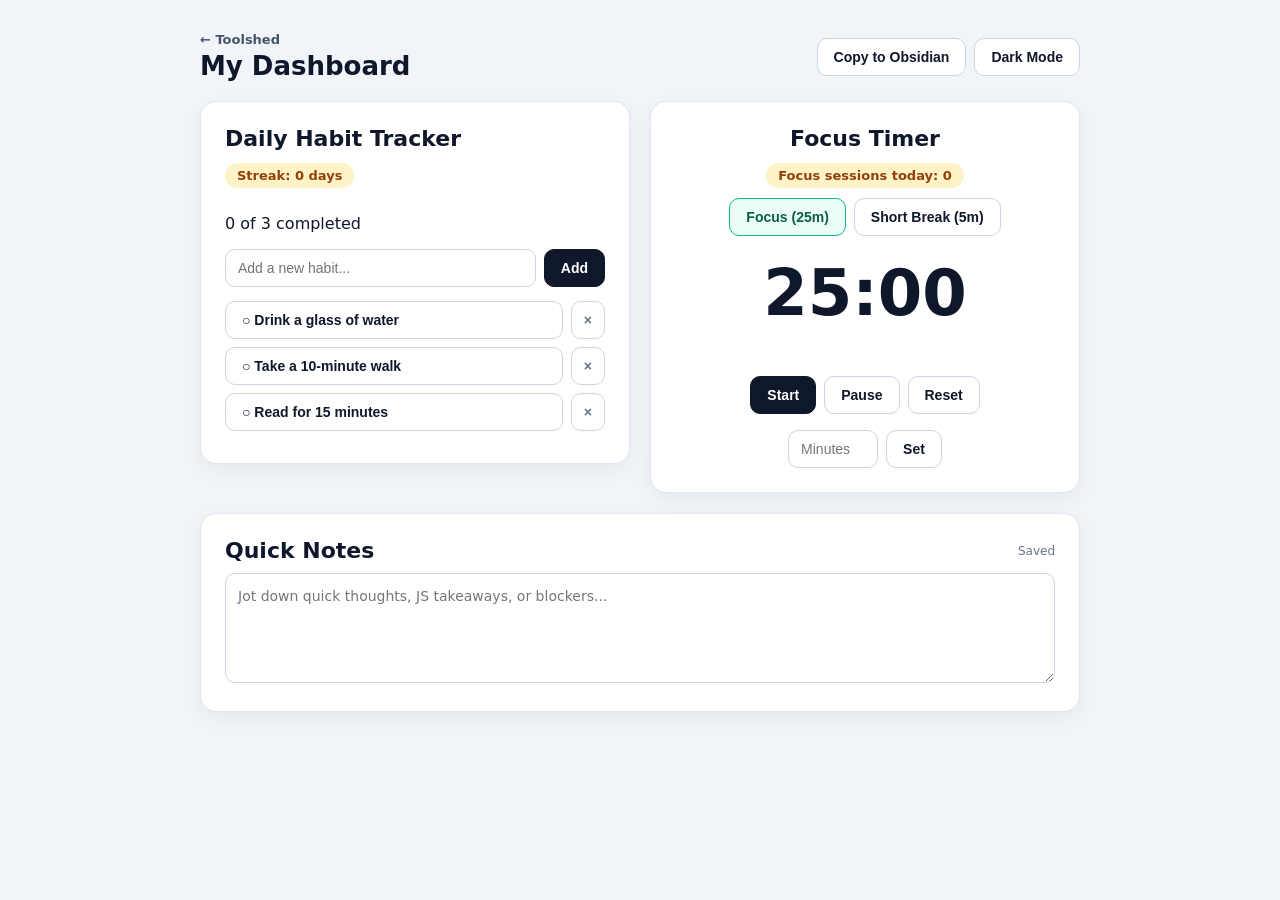
==== toolshed/productivity-dashboard/index.html @ a5f93d7d "Add Daily Habit & Focus Dashboard to toolshed" ====
<!DOCTYPE html>
<html lang="en">
<head>
  <meta charset="UTF-8" />
  <meta name="viewport" content="width=device-width, initial-scale=1.0" />
  <title>Daily Habit &amp; Focus Dashboard | guerz.lol</title>
  <meta name="description" content="A lightweight daily habit tracker, focus timer, and quick notes dashboard with dark mode, browser storage, and one-click Obsidian export." />
  <link rel="icon" type="image/png" href="../../favicon-peach.png" />
  <link rel="stylesheet" href="style.css" />
</head>
<body>
  <header class="top-bar">
    <div class="top-title">
      <a class="back-link" href="../../toolshed.html">← Toolshed</a>
      <h1>My Dashboard</h1>
    </div>
    <div class="top-actions">
      <button id="copy-obsidian" type="button">Copy to Obsidian</button>
      <button id="theme-toggle" type="button">Dark Mode</button>
    </div>
  </header>

  <main class="dashboard">
    <!-- Left Card: Habit Tracker -->
    <section class="card">
      <h2>Daily Habit Tracker</h2>
      <p id="streak" class="streak">Streak: 0 days</p>
      <p id="progress">0 of 3 completed</p>

      <form id="add-form" class="add-form">
        <input id="habit-input" type="text" placeholder="Add a new habit..." autocomplete="off" />
        <button type="submit" class="primary-btn">Add</button>
      </form>

      <ul id="habit-list"></ul>
    </section>

    <!-- Right Card: Focus Timer -->
    <section class="card timer-card">
      <h2>Focus Timer</h2>
      <p id="session-count" class="streak">Focus sessions today: 0</p>

      <div class="modes">
        <button id="focus-mode" class="mode-btn active" type="button">Focus (25m)</button>
        <button id="break-mode" class="mode-btn" type="button">Short Break (5m)</button>
      </div>

      <div id="timer" class="timer-display">25:00</div>
      <p id="status" class="status"></p>

      <div class="controls">
        <button id="start-btn" class="primary-btn" type="button">Start</button>
        <button id="pause-btn" type="button">Pause</button>
        <button id="reset-btn" type="button">Reset</button>
      </div>

      <form id="custom-form" class="custom-form">
        <input id="custom-minutes" type="number" min="1" max="120" placeholder="Minutes" />
        <button type="submit">Set</button>
      </form>
    </section>

    <!-- Bottom Card: Quick Notes -->
    <section class="card full-width">
      <div class="notes-header">
        <h2>Quick Notes</h2>
        <span id="notes-status" class="muted">Saved</span>
      </div>
      <textarea
        id="quick-notes"
        rows="4"
        placeholder="Jot down quick thoughts, JS takeaways, or blockers..."
      ></textarea>
    </section>
  </main>

  <script src="app.js" defer></script>
</body>
</html>
---- toolshed/productivity-dashboard/style.css ----
* { box-sizing: border-box; }

body {
  font-family: system-ui, -apple-system, BlinkMacSystemFont, "Segoe UI", Roboto, sans-serif;
  background: #f1f5f9;
  color: #0f172a;
  margin: 0;
  padding: 32px 16px;
}

.top-bar {
  max-width: 880px;
  margin: 0 auto 20px;
  display: flex;
  justify-content: space-between;
  align-items: center;
  flex-wrap: wrap;
  gap: 12px;
}

.top-title {
  display: flex;
  flex-direction: column;
  gap: 4px;
}

.back-link {
  font-size: 13px;
  font-weight: 600;
  color: #475569;
  text-decoration: none;
}

.back-link:hover { text-decoration: underline; }

.top-bar h1 { margin: 0; font-size: 26px; }
.top-actions { display: flex; gap: 8px; }

.dashboard {
  max-width: 880px;
  margin: 0 auto;
  display: grid;
  grid-template-columns: repeat(auto-fit, minmax(320px, 1fr));
  gap: 20px;
  align-items: start;
}

.card {
  background: #ffffff;
  border: 1px solid #e2e8f0;
  border-radius: 16px;
  padding: 24px;
  box-shadow: 0 6px 20px rgba(15, 23, 42, 0.05);
}

h2 { margin: 0 0 12px; font-size: 22px; }

.streak {
  display: inline-block;
  background: #fef3c7;
  color: #92400e;
  font-weight: 600;
  font-size: 13px;
  padding: 5px 12px;
  border-radius: 999px;
  margin: 0 0 10px;
}

.add-form, .habit-row, .modes, .controls, .custom-form {
  display: flex;
  gap: 8px;
}

.add-form { margin-bottom: 14px; }

.add-form input, .custom-form input {
  padding: 10px 12px;
  font-size: 14px;
  border: 1px solid #cbd5e1;
  border-radius: 10px;
}

.add-form input { flex: 1; min-width: 0; }
.custom-form input { width: 90px; text-align: center; }

button {
  padding: 10px 16px;
  font-size: 14px;
  font-weight: 600;
  border-radius: 10px;
  border: 1px solid #cbd5e1;
  background: #ffffff;
  color: #0f172a;
  cursor: pointer;
}

.primary-btn {
  background: #0f172a;
  color: #ffffff;
  border-color: #0f172a;
}

ul { list-style: none; padding: 0; margin: 0; }
li { margin-bottom: 8px; }

.habit-btn { flex: 1; text-align: left; }
.habit-btn.done {
  background: #ecfdf5;
  border-color: #10b981;
  color: #065f46;
  text-decoration: line-through;
}

.delete-btn { color: #64748b; padding: 10px 12px; }
.delete-btn:hover { background: #fef2f2; color: #dc2626; }

/* Focus timer card */
.timer-card { text-align: center; }
.modes, .controls, .custom-form { justify-content: center; }

.mode-btn.active {
  background: #ecfdf5;
  border-color: #10b981;
  color: #065f46;
}

.timer-display {
  font-size: 64px;
  font-weight: 700;
  font-variant-numeric: tabular-nums;
  margin: 20px 0 6px;
}

.status {
  min-height: 22px;
  color: #059669;
  font-weight: 600;
  margin: 0 0 18px;
}

.custom-form { margin-top: 16px; }

/* Quick notes card */
.full-width { grid-column: 1 / -1; }
.notes-header {
  display: flex;
  justify-content: space-between;
  align-items: center;
  margin-bottom: 10px;
}
.notes-header h2 { margin: 0; }
.muted { font-size: 12px; color: #64748b; }

textarea {
  width: 100%;
  padding: 12px;
  font-family: inherit;
  font-size: 14px;
  line-height: 1.5;
  border: 1px solid #cbd5e1;
  border-radius: 10px;
  resize: vertical;
}

/* Dark mode overrides */
body.dark { background: #0f172a; color: #f8fafc; }
body.dark .back-link { color: #94a3b8; }
body.dark .card { background: #1e293b; border-color: #334155; }
body.dark button { background: #1e293b; color: #f8fafc; border-color: #475569; }
body.dark .primary-btn { background: #10b981; color: #0f172a; border-color: #10b981; }
body.dark input,
body.dark textarea {
  background: #0f172a;
  color: #f8fafc;
  border-color: #475569;
}
body.dark .habit-btn.done,
body.dark .mode-btn.active {
  background: #064e3b;
  border-color: #10b981;
  color: #a7f3d0;
}
body.dark .streak { background: #451a03; color: #fde68a; }
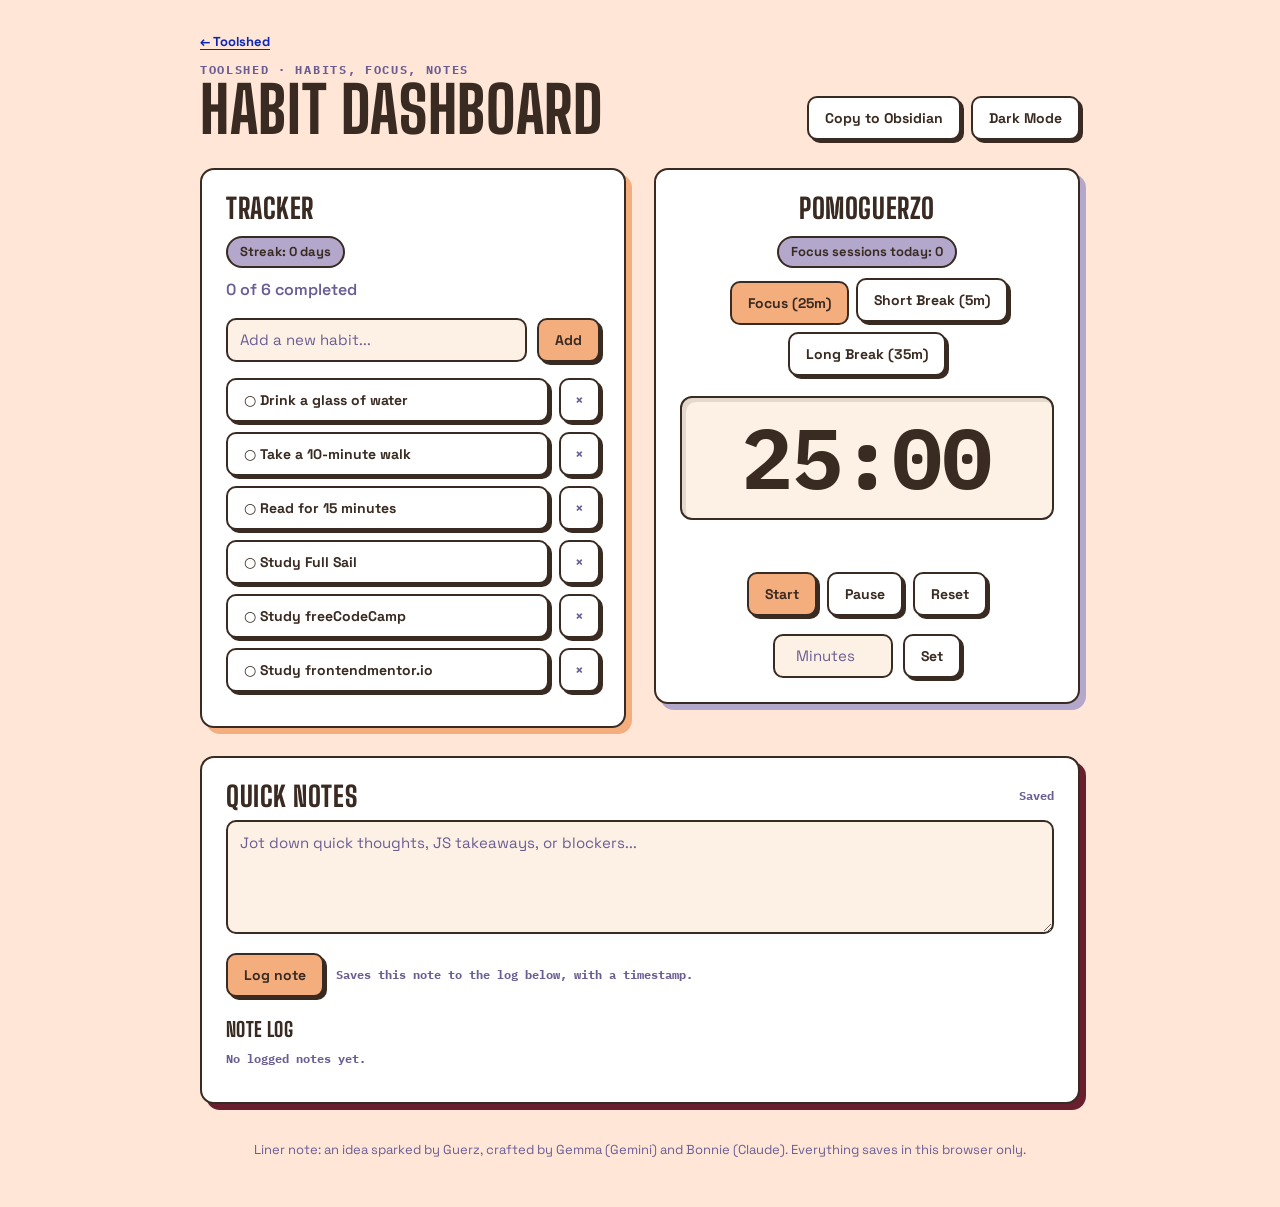
==== commit 71896b30: "Add Habit Dashboard to the Toolshed: restyle, long break, new habits, note log" ====
--- a/toolshed/productivity-dashboard/index.html
+++ b/toolshed/productivity-dashboard/index.html
@@ -3,16 +3,20 @@
 <head>
   <meta charset="UTF-8" />
   <meta name="viewport" content="width=device-width, initial-scale=1.0" />
-  <title>Daily Habit &amp; Focus Dashboard | guerz.lol</title>
-  <meta name="description" content="A lightweight daily habit tracker, focus timer, and quick notes dashboard with dark mode, browser storage, and one-click Obsidian export." />
+  <title>Habit Dashboard</title>
+  <meta name="description" content="A lightweight daily habit tracker, PomoGuerzo focus timer, and quick notes dashboard with dark mode, browser storage, and one-click Obsidian export." />
   <link rel="icon" type="image/png" href="../../favicon-peach.png" />
+  <link rel="preconnect" href="https://fonts.googleapis.com" />
+  <link rel="preconnect" href="https://fonts.gstatic.com" crossorigin />
+  <link href="https://fonts.googleapis.com/css2?family=Big+Shoulders+Display:wght@800&family=IBM+Plex+Mono:wght@500;700&family=Space+Grotesk:wght@400;500;700&display=swap" rel="stylesheet" />
   <link rel="stylesheet" href="style.css" />
 </head>
 <body>
   <header class="top-bar">
     <div class="top-title">
       <a class="back-link" href="../../toolshed.html">← Toolshed</a>
-      <h1>My Dashboard</h1>
+      <p class="top-eyebrow">Toolshed · habits, focus, notes</p>
+      <h1>Habit Dashboard</h1>
     </div>
     <div class="top-actions">
       <button id="copy-obsidian" type="button">Copy to Obsidian</button>
@@ -21,9 +25,9 @@
   </header>
 
   <main class="dashboard">
-    <!-- Left Card: Habit Tracker -->
+    <!-- Left Card: Tracker -->
     <section class="card">
-      <h2>Daily Habit Tracker</h2>
+      <h2>Tracker</h2>
       <p id="streak" class="streak">Streak: 0 days</p>
       <p id="progress">0 of 3 completed</p>
 
@@ -35,14 +39,15 @@
       <ul id="habit-list"></ul>
     </section>
 
-    <!-- Right Card: Focus Timer -->
+    <!-- Right Card: PomoGuerzo -->
     <section class="card timer-card">
-      <h2>Focus Timer</h2>
+      <h2>PomoGuerzo</h2>
       <p id="session-count" class="streak">Focus sessions today: 0</p>
 
       <div class="modes">
         <button id="focus-mode" class="mode-btn active" type="button">Focus (25m)</button>
         <button id="break-mode" class="mode-btn" type="button">Short Break (5m)</button>
+        <button id="long-break-mode" class="mode-btn" type="button">Long Break (35m)</button>
       </div>
 
       <div id="timer" class="timer-display">25:00</div>
@@ -71,8 +76,18 @@
         rows="4"
         placeholder="Jot down quick thoughts, JS takeaways, or blockers..."
       ></textarea>
+      <div class="note-actions">
+        <button id="log-note-btn" class="primary-btn" type="button">Log note</button>
+        <span class="muted">Saves this note to the log below, with a timestamp.</span>
+      </div>
+
+      <h3 class="log-title">Note log</h3>
+      <p id="note-log-empty" class="muted">No logged notes yet.</p>
+      <ul id="note-log" class="note-log"></ul>
     </section>
   </main>
+
+  <p class="liner-note">Liner note: an idea sparked by Guerz, crafted by Gemma (Gemini) and Bonnie (Claude). Everything saves in this browser only.</p>
 
   <script src="app.js" defer></script>
 </body>
--- a/toolshed/productivity-dashboard/style.css
+++ b/toolshed/productivity-dashboard/style.css
@@ -1,183 +1,255 @@
-* { box-sizing: border-box; }
-
-body {
-  font-family: system-ui, -apple-system, BlinkMacSystemFont, "Segoe UI", Roboto, sans-serif;
-  background: #f1f5f9;
-  color: #0f172a;
-  margin: 0;
-  padding: 32px 16px;
-}
-
-.top-bar {
-  max-width: 880px;
-  margin: 0 auto 20px;
-  display: flex;
-  justify-content: space-between;
-  align-items: center;
-  flex-wrap: wrap;
-  gap: 12px;
-}
-
-.top-title {
-  display: flex;
-  flex-direction: column;
-  gap: 4px;
-}
-
-.back-link {
-  font-size: 13px;
-  font-weight: 600;
-  color: #475569;
-  text-decoration: none;
-}
-
-.back-link:hover { text-decoration: underline; }
-
-.top-bar h1 { margin: 0; font-size: 26px; }
-.top-actions { display: flex; gap: 8px; }
-
-.dashboard {
-  max-width: 880px;
-  margin: 0 auto;
-  display: grid;
-  grid-template-columns: repeat(auto-fit, minmax(320px, 1fr));
-  gap: 20px;
-  align-items: start;
-}
-
-.card {
-  background: #ffffff;
-  border: 1px solid #e2e8f0;
-  border-radius: 16px;
-  padding: 24px;
-  box-shadow: 0 6px 20px rgba(15, 23, 42, 0.05);
-}
-
-h2 { margin: 0 0 12px; font-size: 22px; }
-
-.streak {
-  display: inline-block;
-  background: #fef3c7;
-  color: #92400e;
-  font-weight: 600;
-  font-size: 13px;
-  padding: 5px 12px;
-  border-radius: 999px;
-  margin: 0 0 10px;
-}
-
-.add-form, .habit-row, .modes, .controls, .custom-form {
-  display: flex;
-  gap: 8px;
-}
-
-.add-form { margin-bottom: 14px; }
-
-.add-form input, .custom-form input {
-  padding: 10px 12px;
-  font-size: 14px;
-  border: 1px solid #cbd5e1;
-  border-radius: 10px;
-}
-
-.add-form input { flex: 1; min-width: 0; }
-.custom-form input { width: 90px; text-align: center; }
-
-button {
-  padding: 10px 16px;
-  font-size: 14px;
-  font-weight: 600;
-  border-radius: 10px;
-  border: 1px solid #cbd5e1;
-  background: #ffffff;
-  color: #0f172a;
-  cursor: pointer;
-}
-
-.primary-btn {
-  background: #0f172a;
-  color: #ffffff;
-  border-color: #0f172a;
-}
-
-ul { list-style: none; padding: 0; margin: 0; }
-li { margin-bottom: 8px; }
-
-.habit-btn { flex: 1; text-align: left; }
-.habit-btn.done {
-  background: #ecfdf5;
-  border-color: #10b981;
-  color: #065f46;
-  text-decoration: line-through;
-}
-
-.delete-btn { color: #64748b; padding: 10px 12px; }
-.delete-btn:hover { background: #fef2f2; color: #dc2626; }
-
-/* Focus timer card */
-.timer-card { text-align: center; }
-.modes, .controls, .custom-form { justify-content: center; }
-
-.mode-btn.active {
-  background: #ecfdf5;
-  border-color: #10b981;
-  color: #065f46;
-}
-
-.timer-display {
-  font-size: 64px;
-  font-weight: 700;
-  font-variant-numeric: tabular-nums;
-  margin: 20px 0 6px;
-}
-
-.status {
-  min-height: 22px;
-  color: #059669;
-  font-weight: 600;
-  margin: 0 0 18px;
-}
-
-.custom-form { margin-top: 16px; }
-
-/* Quick notes card */
-.full-width { grid-column: 1 / -1; }
-.notes-header {
-  display: flex;
-  justify-content: space-between;
-  align-items: center;
-  margin-bottom: 10px;
-}
-.notes-header h2 { margin: 0; }
-.muted { font-size: 12px; color: #64748b; }
-
-textarea {
-  width: 100%;
-  padding: 12px;
-  font-family: inherit;
-  font-size: 14px;
-  line-height: 1.5;
-  border: 1px solid #cbd5e1;
-  border-radius: 10px;
-  resize: vertical;
-}
-
-/* Dark mode overrides */
-body.dark { background: #0f172a; color: #f8fafc; }
-body.dark .back-link { color: #94a3b8; }
-body.dark .card { background: #1e293b; border-color: #334155; }
-body.dark button { background: #1e293b; color: #f8fafc; border-color: #475569; }
-body.dark .primary-btn { background: #10b981; color: #0f172a; border-color: #10b981; }
-body.dark input,
-body.dark textarea {
-  background: #0f172a;
-  color: #f8fafc;
-  border-color: #475569;
-}
-body.dark .habit-btn.done,
-body.dark .mode-btn.active {
-  background: #064e3b;
-  border-color: #10b981;
-  color: #a7f3d0;
-}
-body.dark .streak { background: #451a03; color: #fde68a; }
+/* Daily Habit & Focus Dashboard — guerz.lol brutalist cream/peach/lavender skin.
+   JS toggles body.dark, so night mode hangs off that class (the JS is untouched). */
+
+:root {                                              /* day-mode tokens, same palette as the site */
+  --peach: #F4AD7D;                                  /* site peach */
+  --lavender: #b3a8cc;                               /* site lavender */
+  --ink: #3a2b22;                                    /* warm brown ink (borders, text on peach) */
+  --bg: #fbe9da;                                     /* cream page background (hex fallback) */
+  --paper: #ffffff;                                  /* card surface */
+  --paper-2: #fdf0e4;                                /* inset surface (inputs, timer face) */
+  --text: #3a2b22;                                   /* body text */
+  --muted: #6a5d94;                                  /* muted purple, 5.2:1 on paper */
+  --shadow: #3a2b22;                                 /* hard drop-shadow color */
+  --accent: var(--peach);                            /* primary buttons + active states */
+  --good: #8fbf90;                                   /* done-habit green dot/fill */
+  --danger: #a3303a;                                 /* delete hover */
+  --focus: #3a2b22;                                  /* keyboard focus ring */
+  --link: #0b27b5;                                   /* site day link color */
+  --wine: #6a1f2e;                                   /* the site's wine red (the GuerzBook card color) */
+}
+
+@supports (color: oklch(0.94 0.035 55)) {            /* use the exact site cream where oklch exists */
+  :root { --bg: oklch(0.94 0.035 55); }              /* same value as styles.css --bg */
+}
+
+body.dark {                                          /* night-mode tokens */
+  --bg: #17131f;                                     /* deep purple-black */
+  --paper: #221d2d;                                  /* card surface */
+  --paper-2: #2c2539;                                /* inset surface */
+  --text: #eee6f5;                                   /* light text */
+  --muted: #b3a8cc;                                  /* lavender muted */
+  --shadow: #000000;                                 /* black hard shadow */
+  --accent: var(--lavender);                         /* lavender replaces peach at night */
+  --good: #6fa37a;                                   /* softer green on dark */
+  --danger: #ff8a8a;                                 /* lighter red on dark */
+  --focus: #e8b48f;                                  /* peach focus ring on dark */
+  --link: #ffe14d;                                   /* site night link color */
+  --wine: #7a2434;                                   /* site night wine, lifted a hair so it shows on the dark bg */
+}
+
+* { box-sizing: border-box; }                        /* padding never grows an element's width */
+
+body {                                               /* the page */
+  font-family: 'Space Grotesk', system-ui, sans-serif; /* site body font, system fallback */
+  background: var(--bg);                               /* cream or night */
+  color: var(--text);                                  /* readable text on either */
+  margin: 0;                                           /* kill default margin */
+  padding: 32px 16px 48px;                             /* breathing room */
+  line-height: 1.5;                                    /* comfortable reading */
+  transition: background .25s ease, color .25s ease;   /* soft theme swap */
+}
+
+:focus-visible {                                     /* keyboard focus everywhere */
+  outline: 3px solid var(--focus);                   /* thick, high-contrast ring */
+  outline-offset: 3px;                               /* gap so it never hides the border */
+}
+
+/* ---------- top bar ---------- */
+.top-bar {                                           /* title row */
+  max-width: 880px;                                  /* match the dashboard width */
+  margin: 0 auto 28px;                               /* centered, space below */
+  display: flex;                                     /* title left, buttons right */
+  justify-content: space-between;                    /* push them apart */
+  align-items: flex-end;                             /* sit on the same baseline */
+  flex-wrap: wrap;                                   /* stack on narrow screens */
+  gap: 16px;                                         /* space when wrapped */
+}
+
+.top-title { display: flex; flex-direction: column; gap: 4px; } /* back link / eyebrow / h1 stacked */
+
+.back-link {                                         /* ← Toolshed */
+  font-size: 13px;                                   /* small */
+  font-weight: 700;                                  /* bold so it reads as a control */
+  color: var(--link);                                /* site link color */
+  text-underline-offset: 3px;                        /* underline sits clear of the text */
+}
+.back-link:hover { color: var(--text); }             /* quiet hover */
+
+.top-eyebrow {                                       /* tiny label above the title */
+  margin: 8px 0 0;                                   /* space from back link */
+  font: 700 12px/1 'IBM Plex Mono', monospace;       /* mono caption */
+  letter-spacing: .14em;                             /* wide tracking */
+  text-transform: uppercase;                         /* caps */
+  color: var(--muted);                               /* muted purple */
+}
+
+.top-bar h1 {                                        /* page title */
+  margin: 0;                                         /* no default margin */
+  font: 800 clamp(40px, 7vw, 64px)/0.95 'Big Shoulders Display', 'Space Grotesk', sans-serif; /* brutalist heading */
+  text-transform: uppercase;                         /* shouty caps like the site headings */
+  letter-spacing: .01em;                             /* a touch of air */
+}
+
+.top-actions { display: flex; gap: 10px; flex-wrap: wrap; } /* the two top buttons */
+
+/* ---------- layout ---------- */
+.dashboard {                                         /* card grid */
+  max-width: 880px;                                  /* readable width */
+  margin: 0 auto;                                    /* centered */
+  display: grid;                                     /* grid of cards */
+  grid-template-columns: repeat(auto-fit, minmax(320px, 1fr)); /* two columns, one on phones */
+  gap: 28px;                                         /* room for the hard shadows */
+  align-items: start;                                /* cards keep their own height */
+}
+
+.card {                                              /* every card */
+  background: var(--paper);                          /* surface */
+  border: 2px solid var(--ink);                      /* heavy ink border (stays dark in both themes) */
+  border-radius: 14px;                               /* soft corners, hard shadow */
+  padding: 24px;                                     /* inner space */
+  box-shadow: 6px 6px 0 var(--peach);                /* hard peach shadow */
+}
+body.dark .card { border-color: var(--lavender); box-shadow: 6px 6px 0 var(--shadow); } /* night: lavender edge, black shadow */
+.timer-card { box-shadow: 6px 6px 0 var(--lavender); } /* timer gets the lavender shadow for rhythm */
+body.dark .timer-card { box-shadow: 6px 6px 0 var(--shadow); } /* night: back to black */
+
+h2 {                                                 /* card headings */
+  margin: 0 0 14px;                                  /* space below */
+  font: 800 28px/1 'Big Shoulders Display', 'Space Grotesk', sans-serif; /* brutalist heading */
+  text-transform: uppercase;                         /* caps */
+  letter-spacing: .02em;                             /* air */
+}
+
+/* ---------- streak chip + progress ---------- */
+.streak {                                            /* streak / sessions pill */
+  display: inline-block;                             /* shrink to text */
+  background: var(--lavender);                       /* lavender pill */
+  color: var(--ink);                                 /* dark ink: 6:1 on lavender */
+  border: 2px solid var(--ink);                      /* ink outline */
+  font-weight: 700;                                  /* bold */
+  font-size: 13px;                                   /* small */
+  padding: 4px 12px;                                 /* pill padding */
+  border-radius: 999px;                              /* fully round */
+  margin: 0 0 10px;                                  /* space below */
+}
+#progress { margin: 0 0 16px; color: var(--muted); font-weight: 600; } /* "x of y completed" */
+
+/* ---------- forms + inputs ---------- */
+.add-form, .habit-row, .modes, .controls, .custom-form { display: flex; gap: 10px; } /* shared flex rows */
+.add-form { margin-bottom: 16px; }                   /* space under the add form */
+
+input, textarea {                                    /* every text field */
+  font-family: inherit;                              /* use the body font */
+  font-size: 15px;                                   /* >=15px so iOS doesn't zoom */
+  background: var(--paper-2);                        /* inset cream */
+  color: var(--text);                                /* readable */
+  border: 2px solid var(--ink);                      /* ink border */
+  border-radius: 10px;                               /* soft corners */
+  padding: 10px 12px;                                /* comfortable */
+}
+body.dark input, body.dark textarea { border-color: var(--lavender); } /* night: lavender border */
+input::placeholder, textarea::placeholder { color: var(--muted); opacity: 1; } /* readable placeholder */
+.add-form input { flex: 1; min-width: 0; }           /* habit input fills the row */
+.custom-form input { width: 120px; text-align: center; } /* narrow minutes box */
+
+/* ---------- buttons ---------- */
+button {                                             /* every button */
+  font-family: inherit;                              /* body font */
+  font-size: 14px;                                   /* readable */
+  font-weight: 700;                                  /* bold */
+  min-height: 44px;                                  /* comfortable touch target */
+  padding: 10px 16px;                                /* inner space */
+  background: var(--paper);                          /* neutral surface */
+  color: var(--text);                                /* readable */
+  border: 2px solid var(--ink);                      /* ink border */
+  border-radius: 10px;                               /* soft corners */
+  box-shadow: 3px 3px 0 var(--ink);                  /* small hard shadow */
+  cursor: pointer;                                   /* pointer cursor */
+  transition: transform .08s ease, box-shadow .08s ease, background .15s ease; /* snappy press */
+}
+body.dark button { border-color: var(--lavender); box-shadow: 3px 3px 0 var(--shadow); } /* night buttons */
+button:hover { background: var(--paper-2); }         /* hover tint */
+button:active { transform: translate(3px, 3px); box-shadow: 0 0 0 var(--ink); } /* press into the page */
+
+.primary-btn { background: var(--accent); color: var(--ink); } /* peach by day, lavender by night, ink text */
+.primary-btn:hover { background: var(--accent); filter: brightness(1.06); } /* gentle lift */
+
+/* ---------- habit list ---------- */
+ul { list-style: none; padding: 0; margin: 0; }      /* strip bullets */
+li { margin-bottom: 10px; }                          /* space between rows */
+.habit-btn { flex: 1; text-align: left; }            /* habit button fills the row */
+.habit-btn.done {                                    /* completed habit */
+  background: var(--lavender);                       /* lavender fill */
+  color: var(--ink);                                 /* ink text: 6:1 */
+  text-decoration: line-through;                     /* struck through (not color alone) */
+}
+body.dark .habit-btn.done { background: var(--lavender); color: var(--ink); } /* keep it readable at night */
+.delete-btn { color: var(--muted); padding: 10px 14px; } /* the × button */
+.delete-btn:hover { color: var(--danger); }          /* red on hover */
+
+/* ---------- focus timer ---------- */
+.timer-card { text-align: center; }                  /* center everything in the card */
+.modes, .controls, .custom-form { justify-content: center; flex-wrap: wrap; } /* centered rows */
+.mode-btn.active { background: var(--accent); color: var(--ink); box-shadow: 0 0 0 var(--ink); transform: translate(3px, 3px); } /* active mode looks pressed in */
+
+.timer-display {                                     /* the big clock */
+  font: 700 clamp(56px, 12vw, 84px)/1 'IBM Plex Mono', ui-monospace, monospace; /* big mono digits */
+  font-variant-numeric: tabular-nums;                /* digits never jiggle */
+  background: var(--paper-2);                        /* inset face */
+  border: 2px solid var(--ink);                      /* ink frame */
+  border-radius: 12px;                               /* soft corners */
+  padding: 18px 8px;                                 /* roomy face */
+  margin: 20px 0 10px;                               /* space around */
+  box-shadow: inset 4px 4px 0 rgba(58, 43, 34, .12); /* inset bevel */
+}
+body.dark .timer-display { border-color: var(--lavender); box-shadow: inset 4px 4px 0 rgba(0, 0, 0, .35); } /* night clock */
+
+.status { min-height: 24px; color: var(--muted); font-weight: 700; margin: 0 0 18px; } /* "time's up" line */
+.custom-form { margin-top: 18px; }                   /* space above the minutes form */
+
+/* ---------- quick notes ---------- */
+.full-width { grid-column: 1 / -1; box-shadow: 6px 6px 0 var(--wine); } /* notes span both columns, wine red shadow */
+body.dark .full-width { box-shadow: 6px 6px 0 var(--wine); } /* night keeps the wine shadow (lifted wine token) */
+.notes-header { display: flex; justify-content: space-between; align-items: center; margin-bottom: 10px; } /* title + status */
+.notes-header h2 { margin: 0; }                      /* no extra margin in the row */
+.muted { font: 700 12px 'IBM Plex Mono', monospace; color: var(--muted); } /* "Saved" label */
+textarea { width: 100%; line-height: 1.5; resize: vertical; min-height: 112px; } /* notes box */
+
+/* ---------- note log ---------- */
+.note-actions { display: flex; align-items: center; gap: 12px; flex-wrap: wrap; margin: 12px 0 4px; } /* Log note button + hint */
+.log-title { margin: 22px 0 10px; font: 800 20px/1 'Big Shoulders Display', 'Space Grotesk', sans-serif; text-transform: uppercase; letter-spacing: .02em; } /* "Note log" heading */
+.note-log { display: grid; gap: 10px; }              /* stack of logged notes */
+.note-row {                                          /* one logged note */
+  display: flex;                                     /* text left, delete right */
+  gap: 10px;                                         /* space between */
+  align-items: flex-start;                           /* delete sits at the top */
+  background: var(--paper-2);                        /* inset surface */
+  border: 2px solid var(--ink);                      /* ink border */
+  border-radius: 10px;                               /* soft corners */
+  padding: 10px 12px;                                /* inner space */
+  margin: 0;                                         /* grid gap handles spacing */
+}
+body.dark .note-row { border-color: var(--lavender); } /* night border */
+.note-body { flex: 1; min-width: 0; }                /* text takes the space, can shrink */
+.note-time { display: block; font: 700 12px 'IBM Plex Mono', monospace; color: var(--muted); margin-bottom: 4px; } /* timestamp */
+.note-text { margin: 0; white-space: pre-wrap; overflow-wrap: anywhere; } /* keep line breaks, wrap long words */
+
+/* ---------- liner note ---------- */
+.liner-note {                                        /* credit line at the bottom */
+  max-width: 880px;                                  /* match the grid */
+  margin: 36px auto 0;                               /* centered, space above */
+  font-size: 13px;                                   /* small print */
+  color: var(--muted);                               /* muted */
+  text-align: center;                                /* centered */
+}
+
+/* ---------- small screens + motion ---------- */
+@media (max-width: 420px) {                          /* very narrow phones */
+  .dashboard { grid-template-columns: 1fr; }         /* single column, no overflow */
+  .card { padding: 18px; }                           /* tighter cards */
+}
+@media (prefers-reduced-motion: reduce) {            /* respect motion settings */
+  *, *::before, *::after { transition: none !important; } /* no transitions */
+  button:active, .mode-btn.active { transform: none; } /* no press movement */
+}
